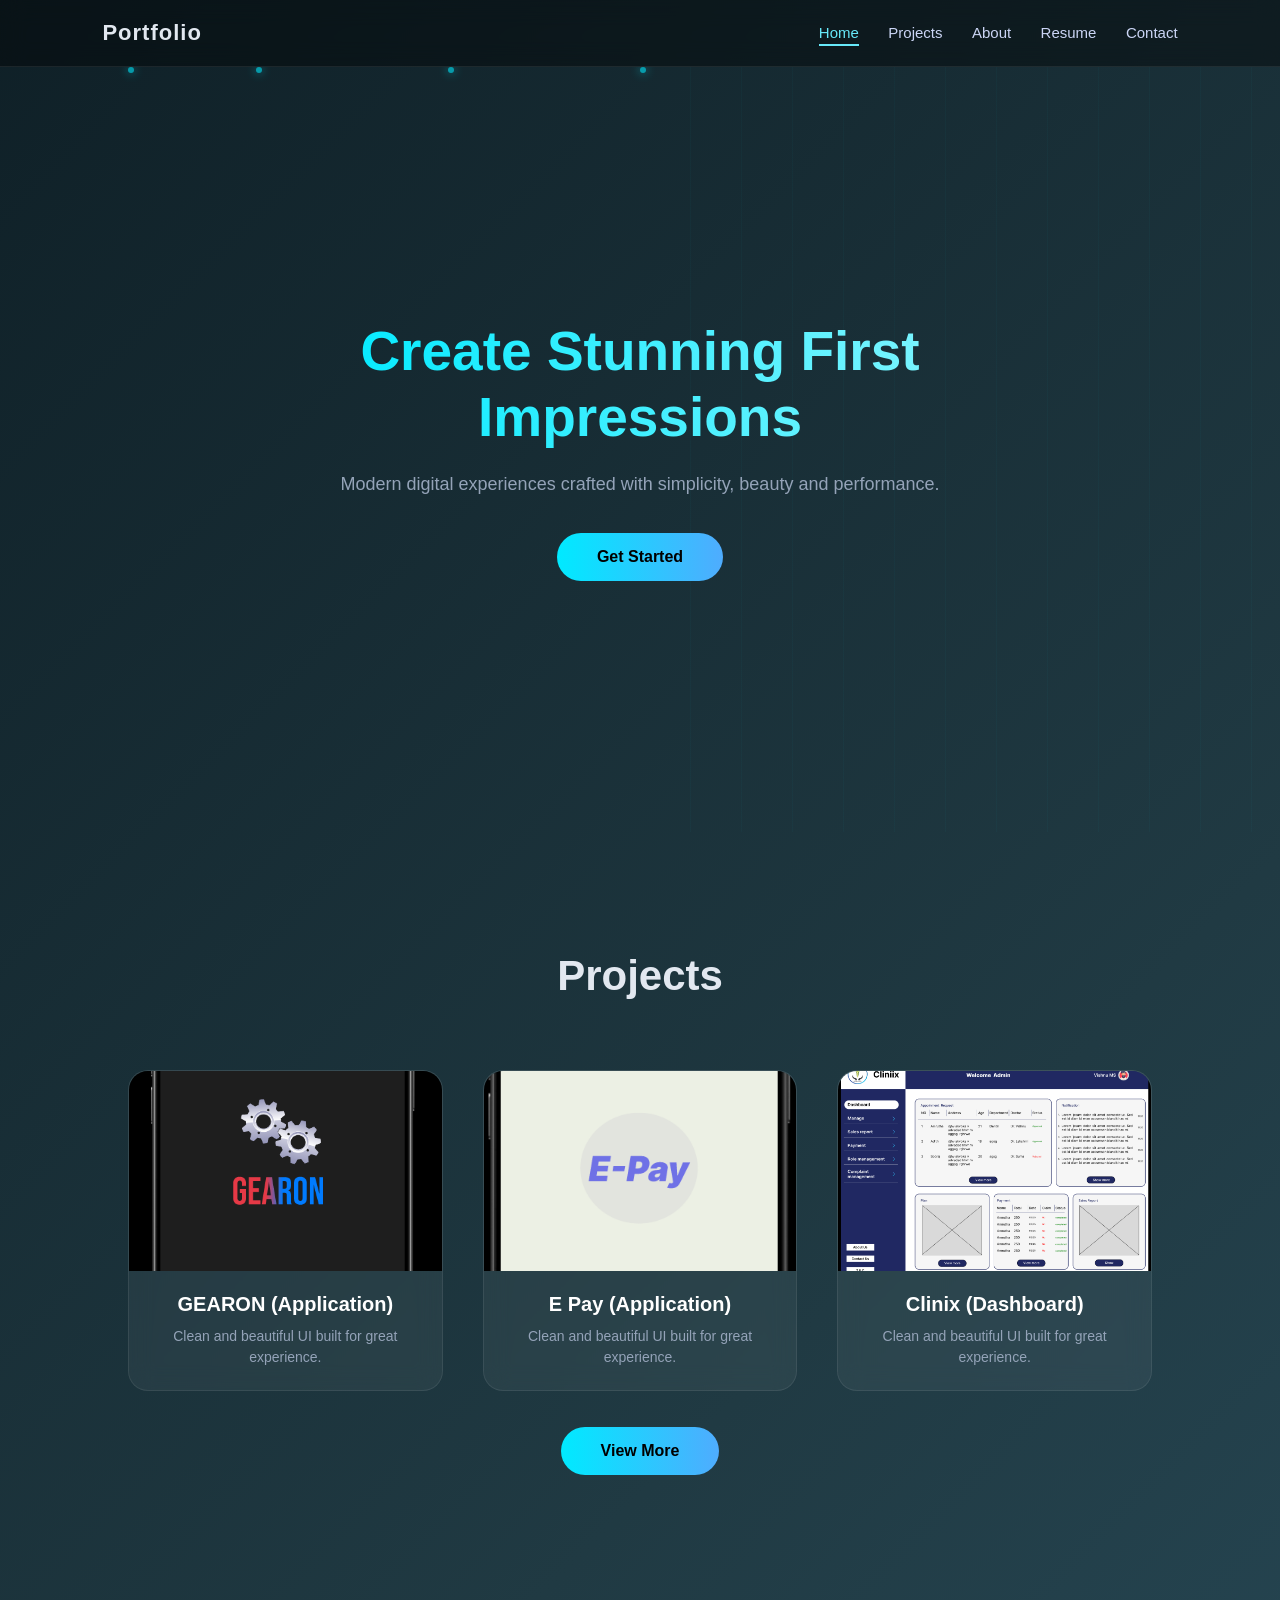
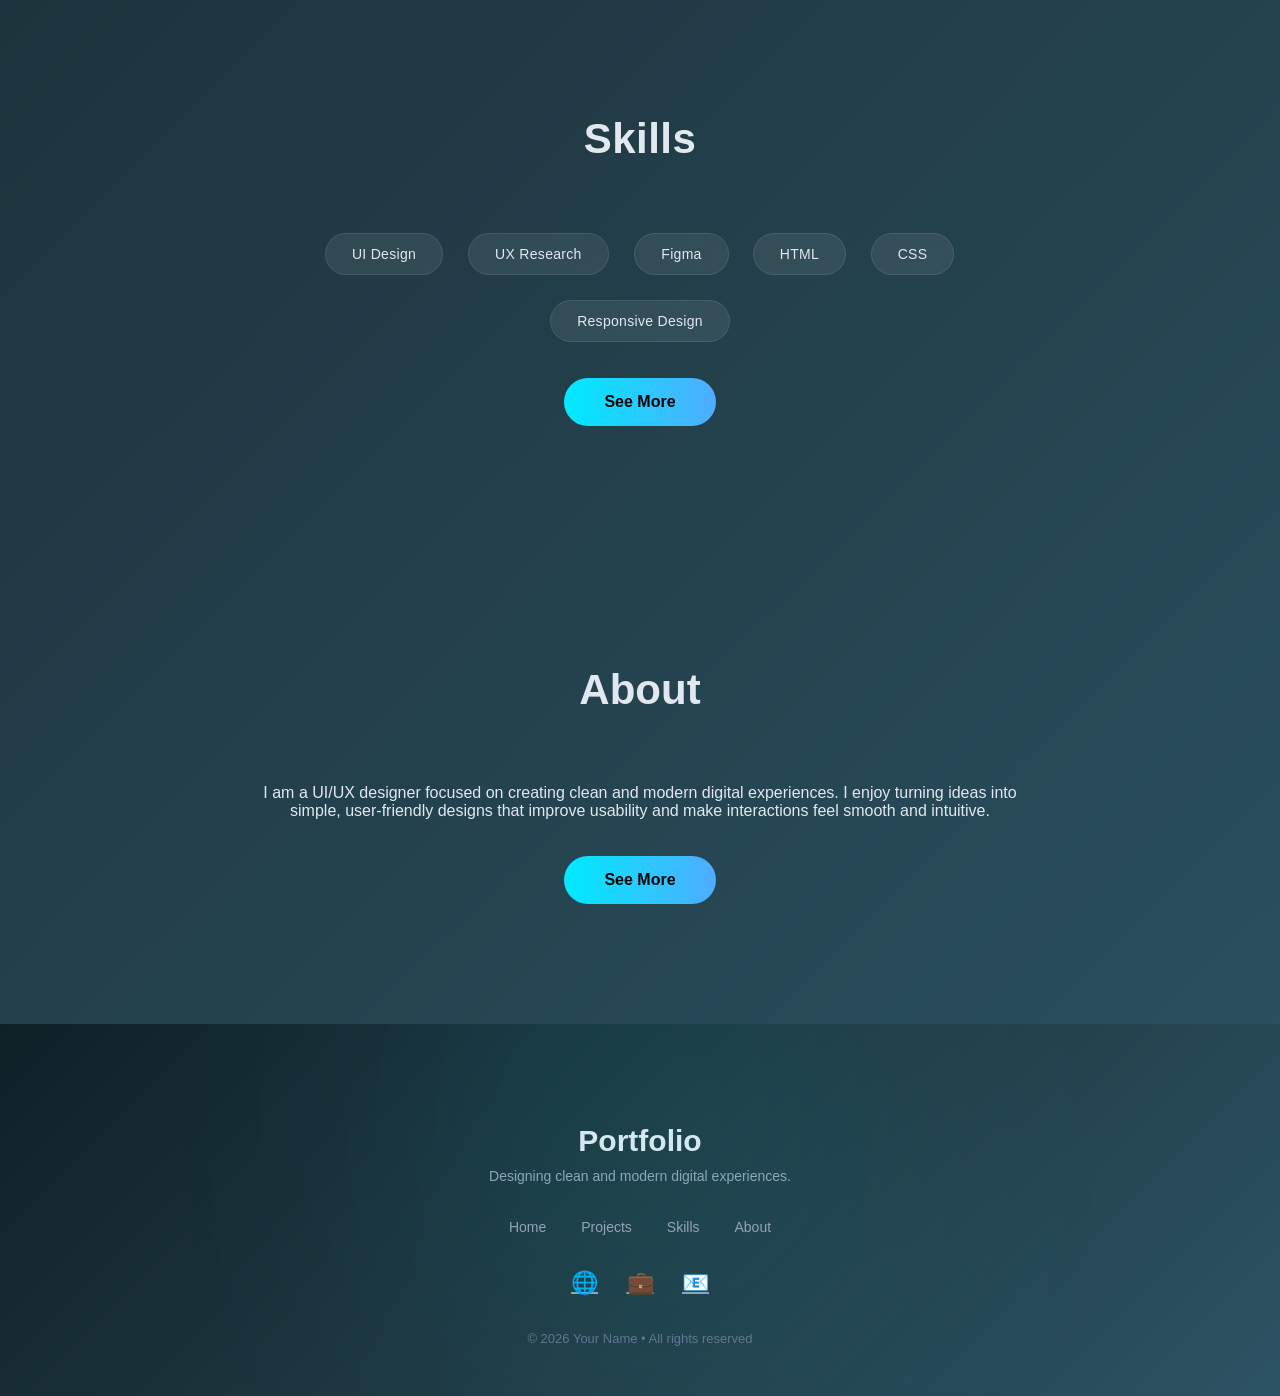
==== index.html @ 0dc3b39a "Add files via upload" ====
<!DOCTYPE html>
<html lang="en">

<head>
<meta charset="UTF-8">
<meta name="viewport" content="width=device-width, initial-scale=1.0">

<title>Portfolio</title>

<link rel="stylesheet" href="css/home.css">

</head>

<body>

<header>

<div class="logo">Portfolio</div>

<nav>
<a href="index.html" class="active">Home</a>
<a href="projects.html">Projects</a>
<a href="about.html">About</a>
<a href="resume.html">Resume</a>
<a href="contact.html">Contact</a>

</nav>

</header>


<section class="hero">

  <!-- BACKGROUND ANIMATION -->
  <div class="bg-animation">
    <span></span>
    <span></span>
    <span></span>
    <span></span>
  </div>

  <!-- HERO CONTENT -->
  <div class="hero-content">
    <h1>Create Stunning First Impressions</h1>
    <p>Modern digital experiences crafted with simplicity, beauty and performance.</p>
    <a href="contact.html">
    <button>Get Started</button>
    </a>
  </div>

</section>

 <!-- PROJECTS -->
<section class="Projects" id="Projects">

<h2>Projects</h2>

<div class="Projects-container">

<a href="https://www.figma.com/design/572vXmf8ERsbozFMPffcza/Main-Project?node-id=184-699&t=vzQmBd7EODxhwDjp-1" target="_blank" class="project-card">
    <div class="card">
        <div class="img-box">
            <img src="img/Gearon.png" alt="Project Preview">
        </div>

        <div class="card-content">
            <h3>GEARON (Application)</h3>
            <p>Clean and beautiful UI built for great experience.</p>
        </div>
    </div>
</a>


<a href="https://www.figma.com/design/glFOTiXGtGgrdy52NwLGGk/Epay-App?node-id=0-1&t=ncCH8lhszxuGy0vv-1" target="_blank" class="project-card">
    <div class="card">
        <div class="img-box">
            <img src="img/Epay.png" alt="Project Preview">
        </div>

        <div class="card-content">
            <h3>E Pay (Application)</h3>
            <p>Clean and beautiful UI built for great experience.</p>
        </div>
    </div>
</a>


<a href="https://www.figma.com/design/wRev5DjAz7xzpA3of5DIqg/Dash-clinix?node-id=21-1032&t=mlO74ukck9POQPuc-1" target="_blank" class="project-card">
    <div class="card">
        <div class="img-box">
            <img src="img/Clinix.png" alt="Project Preview">
        </div>

        <div class="card-content">
            <h3>Clinix (Dashboard)</h3>
            <p>Clean and beautiful UI built for great experience.</p>
        </div>
    </div>
</a>


</div>

  <br><br>
    <a href="projects.html">
        <button id="project-btn">View More</button>
    </a>

</section>

 <!-- SKILLS  -->
<section class="skills">
  <h2>Skills</h2>

  <div class="skills-container">
    <div class="skill">UI Design</div>
    <div class="skill">UX Research</div>
    <div class="skill">Figma</div>
    <div class="skill">HTML</div>
    <div class="skill">CSS</div>
    <div class="skill">Responsive Design</div>
  </div>
  <br><br>
    <a href="resume.html">
        <button id="project-btn">See More</button>
    </a>
</section>

 <!-- ABOUT  -->

<section class="about" id="about">

<h2>About</h2>

<p>
I am a UI/UX designer focused on creating clean and modern digital experiences. I enjoy turning ideas into simple, user-friendly designs that improve usability and make interactions feel smooth and intuitive.
</p>

<br><br>
    <a href="about.html">
        <button id="project-btn">See More</button>
    </a>
</section>


 <!-- FOOTER  -->

<footer class="footer">

  <div class="footer-container">

    <!-- LOGO -->
    <h2 class="footer-logo">Portfolio</h2>

    <!-- TAGLINE -->
    <p class="footer-tag">
      Designing clean and modern digital experiences.
    </p>

    <!-- LINKS -->
    <div class="footer-links">
      <a href="index.html">Home</a>
      <a href="projects.html">Projects</a>
      <a href="resume.html">Skills</a>
      <a href="about.html">About</a>
    </div>

    <!-- SOCIAL -->
    <div class="footer-social">
      <a href="index.html">🌐</a>
      <a href="projects.html">💼</a>
      <a href="contact.html">📧</a>
    </div>

    <!-- COPYRIGHT -->
    <p class="footer-copy">
      © 2026 Your Name • All rights reserved
    </p>

  </div>

</footer>

<script src="js/index.js"></script>

</body>
</html>
---- css/home.css ----
/* RESET */
*{
  margin:0;
  padding:0;
  box-sizing:border-box;
  font-family:"Segoe UI", sans-serif;
}

html{
  scroll-behavior:smooth;
}

body{
  background:linear-gradient(135deg,#0f2027,#203a43,#2c5364);
  color:#e2e8f0;
  overflow-x:hidden;
}

/* HEADER */
header{
  display:flex;
  justify-content:space-between;
  align-items:center;
  padding:20px 8%;
  position:sticky;
  top:0;
  z-index:1000;

  background:rgba(0,0,0,0.4);
  backdrop-filter:blur(12px);
  border-bottom:1px solid rgba(255,255,255,0.08);
}

.logo{
font-size:22px;
font-weight:bold;
letter-spacing:1px;
}

/* NAVBAR */
nav a{
  color:#cbd5f5;
  text-decoration:none;
  margin-left:25px;
  font-size:15px;
  position:relative;
  transition:0.3s;
}

nav a:hover{
  color:#67e8f9;
}

nav a::after{
  content:"";
  position:absolute;
  width:0%;
  height:2px;
  background:#67e8f9;
  left:0;
  bottom:-5px;
  transition:0.3s;
}

nav a:hover::after{
  width:100%;
}


/* HERO SECTION FIX */
.hero{
  position: relative;
  overflow: hidden;
}

/* BACKGROUND CONTAINER */
.bg-animation{
  position: absolute;
  width: 100%;
  height: 100%;
  top: 0;
  left: 0;
  z-index: 0;
}

/* CONTENT ABOVE ANIMATION */
.hero-content{
  position: relative;
  z-index: 2;
  max-width: 650px;
  margin: 0 auto;
  text-align: center;
}

.hero h1{
  font-size: clamp(32px, 4vw, 50px);
  line-height: 1.2;
  text-align: center;
  max-width: 900px;
  margin: 0 auto;
}

.hero p{
  font-size: 16px;
  color: #94a3b8;
  line-height: 1.6;
  margin: 0 auto 25px;
  max-width: 550px;
  text-align: center;
}


/* FLOATING TECH PARTICLES */
.bg-animation span{
  position: absolute;
  display: block;
  width: 6px;
  height: 6px;
  background: #00eaff;
  border-radius: 50%;
  box-shadow: 0 0 10px #00eaff;
  animation: float 10s linear infinite;
  opacity: 0.6;
}

/* RANDOM POSITIONS */
.bg-animation span:nth-child(1){ left:10%; animation-duration:12s; }
.bg-animation span:nth-child(2){ left:20%; animation-duration:8s; }
.bg-animation span:nth-child(3){ left:35%; animation-duration:10s; }
.bg-animation span:nth-child(4){ left:50%; animation-duration:7s; }
.bg-animation span:nth-child(5){ left:65%; animation-duration:11s; }
.bg-animation span:nth-child(6){ left:75%; animation-duration:9s; }
.bg-animation span:nth-child(7){ left:85%; animation-duration:13s; }
.bg-animation span:nth-child(8){ left:95%; animation-duration:6s; }

/* FLOAT ANIMATION */
@keyframes float{
  0%{
    bottom: -10px;
    transform: translateX(0);
  }
  50%{
    transform: translateX(20px);
  }
  100%{
    bottom: 100%;
    transform: translateX(-20px);
  }
}


.bg-animation::before{
  content: "";
  position: absolute;
  width: 200%;
  height: 200%;
  background: repeating-linear-gradient(
    90deg,
    transparent,
    transparent 50px,
    rgba(0,234,255,0.05) 51px
  );
  animation: moveLines 20s linear infinite;
}

@keyframes moveLines{
  0%{ transform: translateX(0); }
  100%{ transform: translateX(-200px); }
}



/* HERO (FIXED SCROLL FEEL) */
.hero{
  min-height:85vh;
  display:flex;
  flex-direction:column;
  justify-content:center;
  align-items:center;
  text-align:center;
  padding:40px 20px;
}

.hero h1{
  font-size:55px;
  margin-bottom:20px;
  font-weight:700;

  background:linear-gradient(270deg,#00eaff,#ffffff,#00eaff);
  background-size:400% 400%;

  background-clip:text;
  -webkit-background-clip:text;
  color:transparent;
  -webkit-text-fill-color:transparent;

  animation:gradientFlow 6s ease infinite;
}

@keyframes gradientFlow{
  0%{background-position:0% 50%;}
  50%{background-position:100% 50%;}
  100%{background-position:0% 50%;}
}

.hero p{
  font-size:18px;
  max-width:600px;
  margin-bottom:35px;
  color:#94a3b8;
  line-height:1.6;
}

/* BUTTON */
button{
  padding:15px 40px;
  border:none;
  border-radius:40px;
  font-size:16px;
  cursor:pointer;

  background:linear-gradient(90deg,#00eaff,#4facfe);
  color:#000;
  font-weight:600;

  transition:0.3s;
}

button:hover{
  transform:scale(1.08);
  box-shadow:0 0 20px rgba(0,234,255,0.6);
}

/* PROJECTS */
.Projects{
  padding:120px 10%;
  text-align:center;
}

.Projects h2{
  font-size:42px;
  margin-bottom:70px;
}

/* GRID (FIXED) */
.Projects-container{
  display:grid;
  grid-template-columns:repeat(auto-fit,minmax(280px,1fr));
  gap:40px;
  justify-items:center;
}

/* CARD */
.project-card{
  text-decoration:none;
  width:100%;
  max-width:340px;
}

.card{
  border-radius:20px;
  overflow:hidden;
  background:rgba(255,255,255,0.05);
  backdrop-filter:blur(12px);
  border:1px solid rgba(255,255,255,0.08);

  transition:all 0.4s ease;
  cursor:pointer;
  position:relative;
}

/* IMAGE */
.img-box{
  height:200px;
  overflow:hidden;
}

.img-box img{
  width:100%;
  height:100%;
  object-fit:cover;
  transition:transform 0.6s ease;
}

/* CONTENT */
.card-content{
  padding:22px;
}

.card-content h3{
  font-size:20px;
  color:#fff;
  margin-bottom:10px;
  font-weight:600;
}

.card-content p{
  font-size:14px;
  color:#94a3b8;
  line-height:1.5;
}

/* HOVER */
.card:hover{
  transform:translateY(-12px) scale(1.03);
  box-shadow:0 25px 50px rgba(0,0,0,0.5);
  border:1px solid rgba(103,232,249,0.5);
}

.card:hover img{
  transform:scale(1.12);
}

.card::before{
  content:"";
  position:absolute;
  inset:0;
  background:linear-gradient(120deg,transparent,rgba(103,232,249,0.25),transparent);
  opacity:0;
  transition:0.5s;
}

.card:hover::before{
  opacity:1;
}

/* SKILLS */

.skills{
  padding: 120px 20%;
  text-align: center;
}

.skills h2{
  font-size: 42px;
  margin-bottom:70px;
  font-weight: 600;
  letter-spacing: 0.5px;
  color: #e2e8f0;
}

/* CONTAINER */
.skills-container{
  display: flex;
  justify-content: center;
  flex-wrap: wrap;
  gap: 25px;
}

/* SKILL TAG */
.skill{
  padding: 12px 26px;
  background: rgba(255,255,255,0.08);
  border-radius: 30px;
  color: #e2e8f0;
  font-size: 14px;
  font-weight: 500;
  letter-spacing: 0.3px;
  backdrop-filter: blur(10px);
  border: 1px solid rgba(255,255,255,0.1);
  transition: all 0.3s ease;
  cursor: default;
}

/* HOVER EFFECT */
.skill:hover{
  background: linear-gradient(90deg,#00eaff,#3b82f6);
  color: #000;
  transform: translateY(-5px) scale(1.05);
  box-shadow: 0 10px 25px rgba(0,234,255,0.3);
}


/* ABOUT */
.about{
  padding:120px 20%;
  text-align:center;
}

.about h2{
  font-size:42px;
  margin-bottom:70px;

}

nav a.active{
  color:#67e8f9;
}

nav a.active::after{
  width:100%;
}

/* FOOTER BASE */
/* FOOTER BASE */
.footer{
  position: relative;
  padding: 100px 10% 50px;
  text-align: center;
  background: linear-gradient(135deg,#0f2027,#203a43,#2c5364);
  overflow: hidden;
}

/* GLOW ANIMATION */
.footer::before{
  content: "";
  position: absolute;
  width: 350px;
  height: 350px;
  background: #00eaff;
  filter: blur(140px);
  opacity: 0.12;
  top: -80px;
  left: 50%;
  transform: translateX(-50%);
  animation: glowMove 6s ease-in-out infinite alternate;
}

@keyframes glowMove{
  0%{ transform: translateX(-50%) scale(1); }
  100%{ transform: translateX(-50%) scale(1.2); }
}

/* LOGO */
.footer-logo{
  font-size: 30px;
  font-weight: 600;
  margin-bottom: 10px;
  color: #e2e8f0;
  transition: 0.3s;
}

.footer-logo:hover{
  letter-spacing: 2px;
  color: #00eaff;
}

/* TAGLINE */
.footer-tag{
  font-size: 14px;
  color: #94a3b8;
  margin-bottom: 35px;
}

/* LINKS */
.footer-links{
  display: flex;
  justify-content: center;
  gap: 35px;
  margin-bottom: 35px;
  flex-wrap: wrap;
}

.footer-links a{
  color: #94a3b8;
  text-decoration: none;
  font-size: 14px;
  position: relative;
  transition: 0.3s;
}

/* ELASTIC UNDERLINE */
.footer-links a::after{
  content: "";
  position: absolute;
  width: 0%;
  height: 2px;
  background: #00eaff;
  left: 50%;
  bottom: -6px;
  transform: translateX(-50%);
  transition: 0.4s ease;
}

.footer-links a:hover{
  color: #00eaff;
}

.footer-links a:hover::after{
  width: 120%;
}

/* SOCIAL */
.footer-social{
  margin-bottom: 35px;
}

.footer-social a{
  margin: 0 12px;
  font-size: 22px;
  color: #94a3b8;
  display: inline-block;
  transition: all 0.3s ease;
}

/* ELASTIC ICON HOVER */
.footer-social a:hover{
  color: #00eaff;
  transform: translateY(-8px) scale(1.25);
}

/* COPY */
.footer-copy{
  font-size: 13px;
  color: #64748b;
}

.footer-logo{
  animation: floatLogo 4s ease-in-out infinite;
}

@keyframes floatLogo{
  0%,100%{ transform: translateY(0); }
  50%{ transform: translateY(-8px); }
}
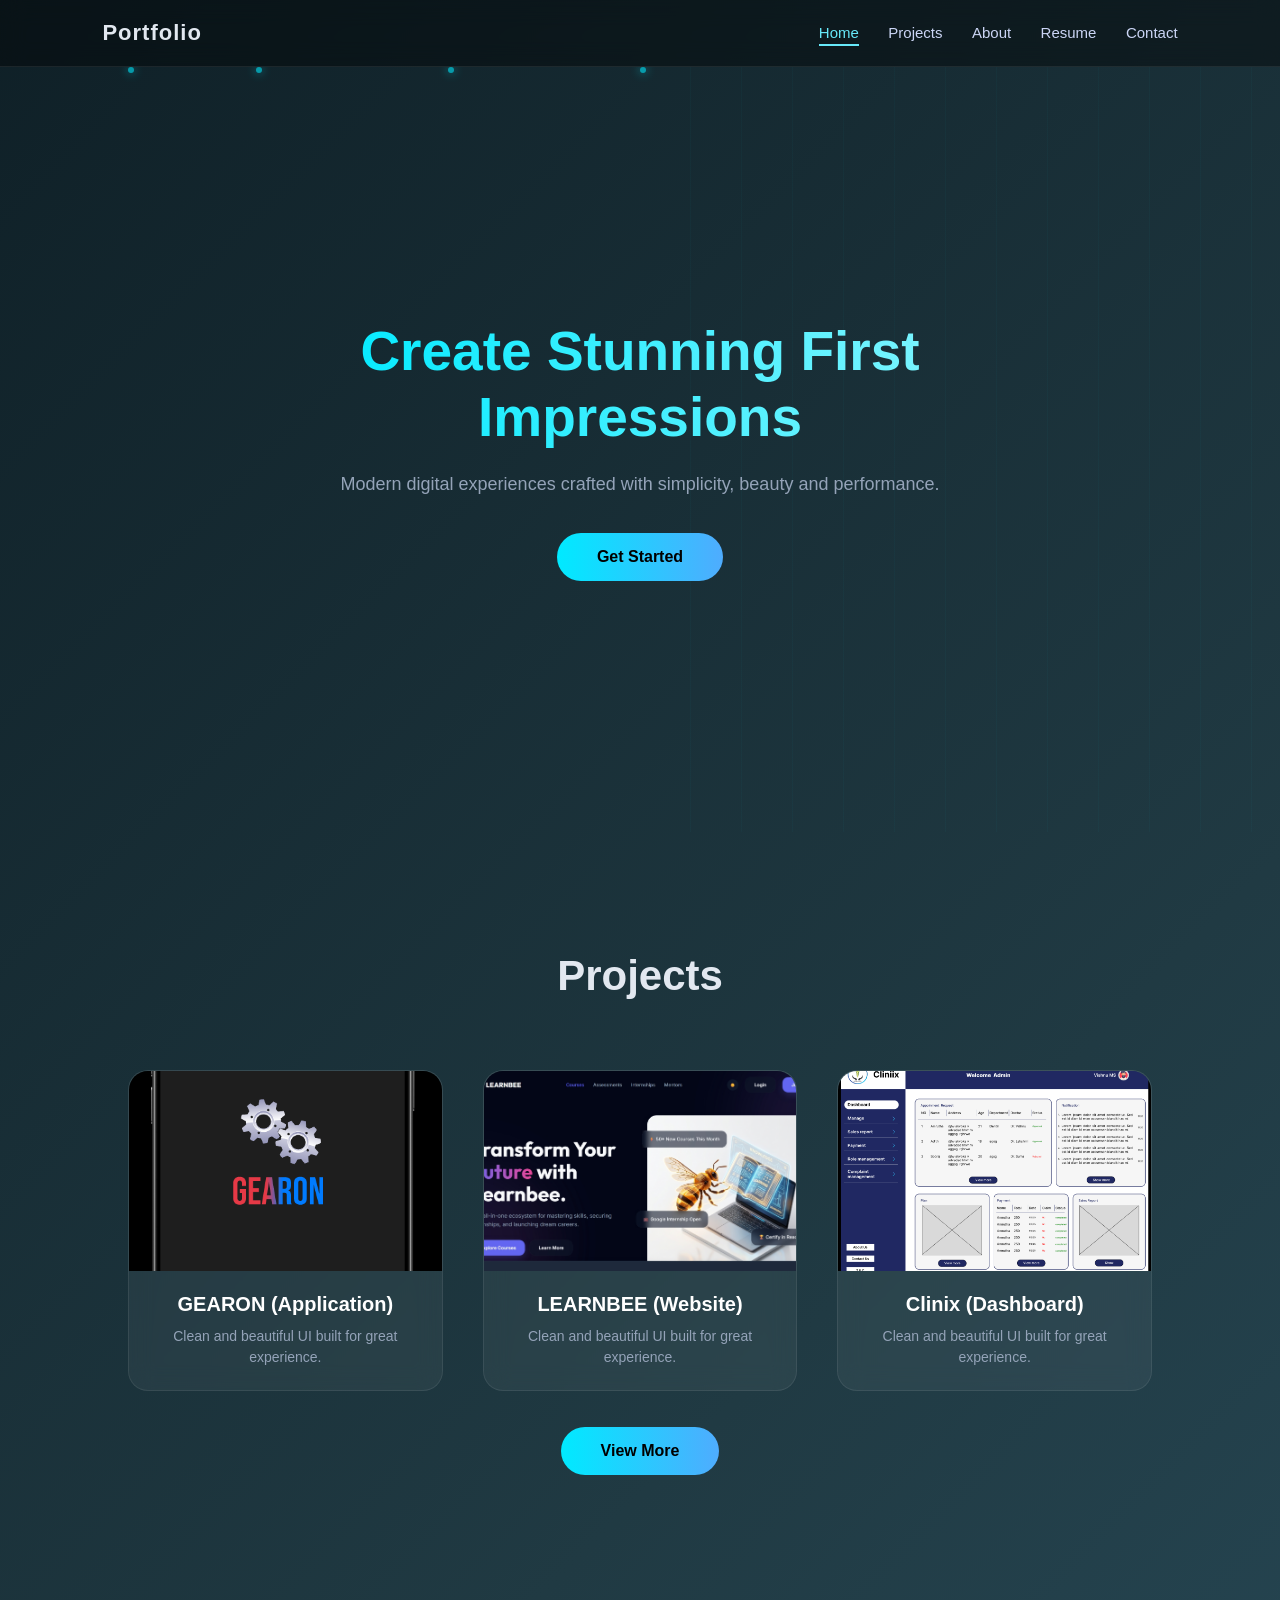
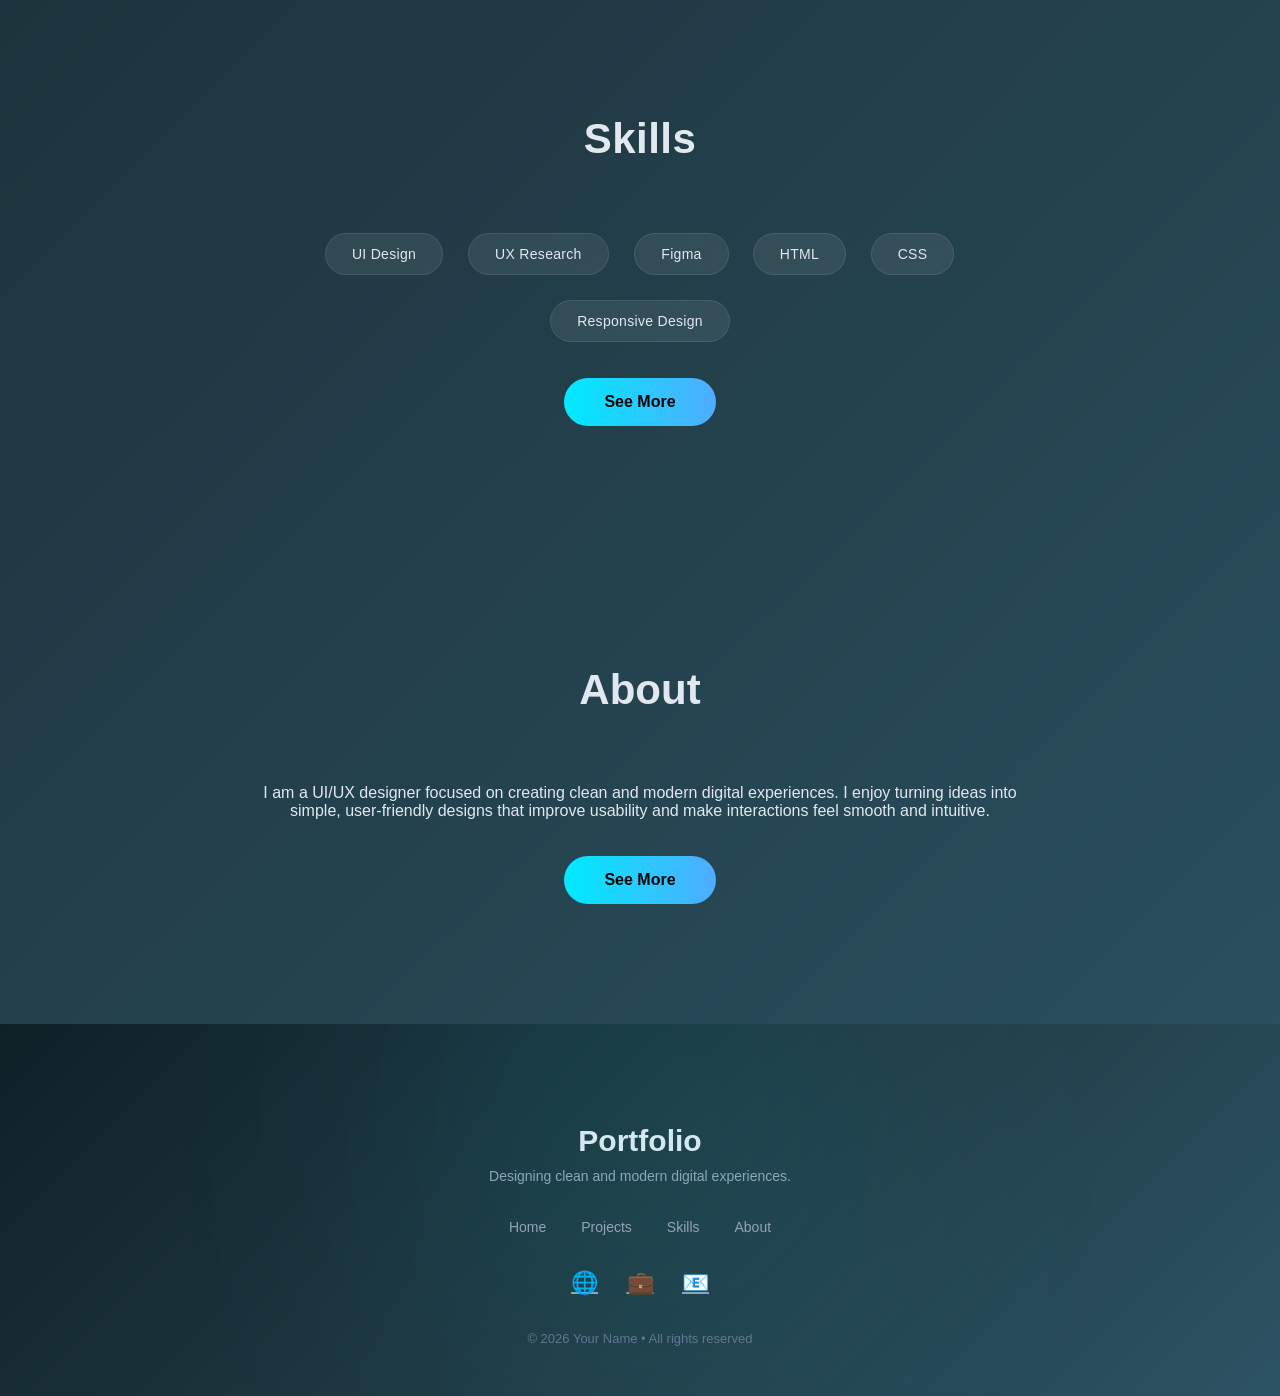
==== commit cd697d6a: "Update index.html" ====
--- a/index.html
+++ b/index.html
@@ -71,14 +71,14 @@
 </a>
 
 
-<a href="https://www.figma.com/design/glFOTiXGtGgrdy52NwLGGk/Epay-App?node-id=0-1&t=ncCH8lhszxuGy0vv-1" target="_blank" class="project-card">
+<a href="https://vishnu-ms7736.github.io/my-ui/"_blank" class="project-card">
     <div class="card">
         <div class="img-box">
-            <img src="img/Epay.png" alt="Project Preview">
+            <img src="img/learnbee.jpeg" alt="Project Preview">
         </div>
 
         <div class="card-content">
-            <h3>E Pay (Application)</h3>
+            <h3>LEARNBEE (Website)</h3>
             <p>Clean and beautiful UI built for great experience.</p>
         </div>
     </div>
